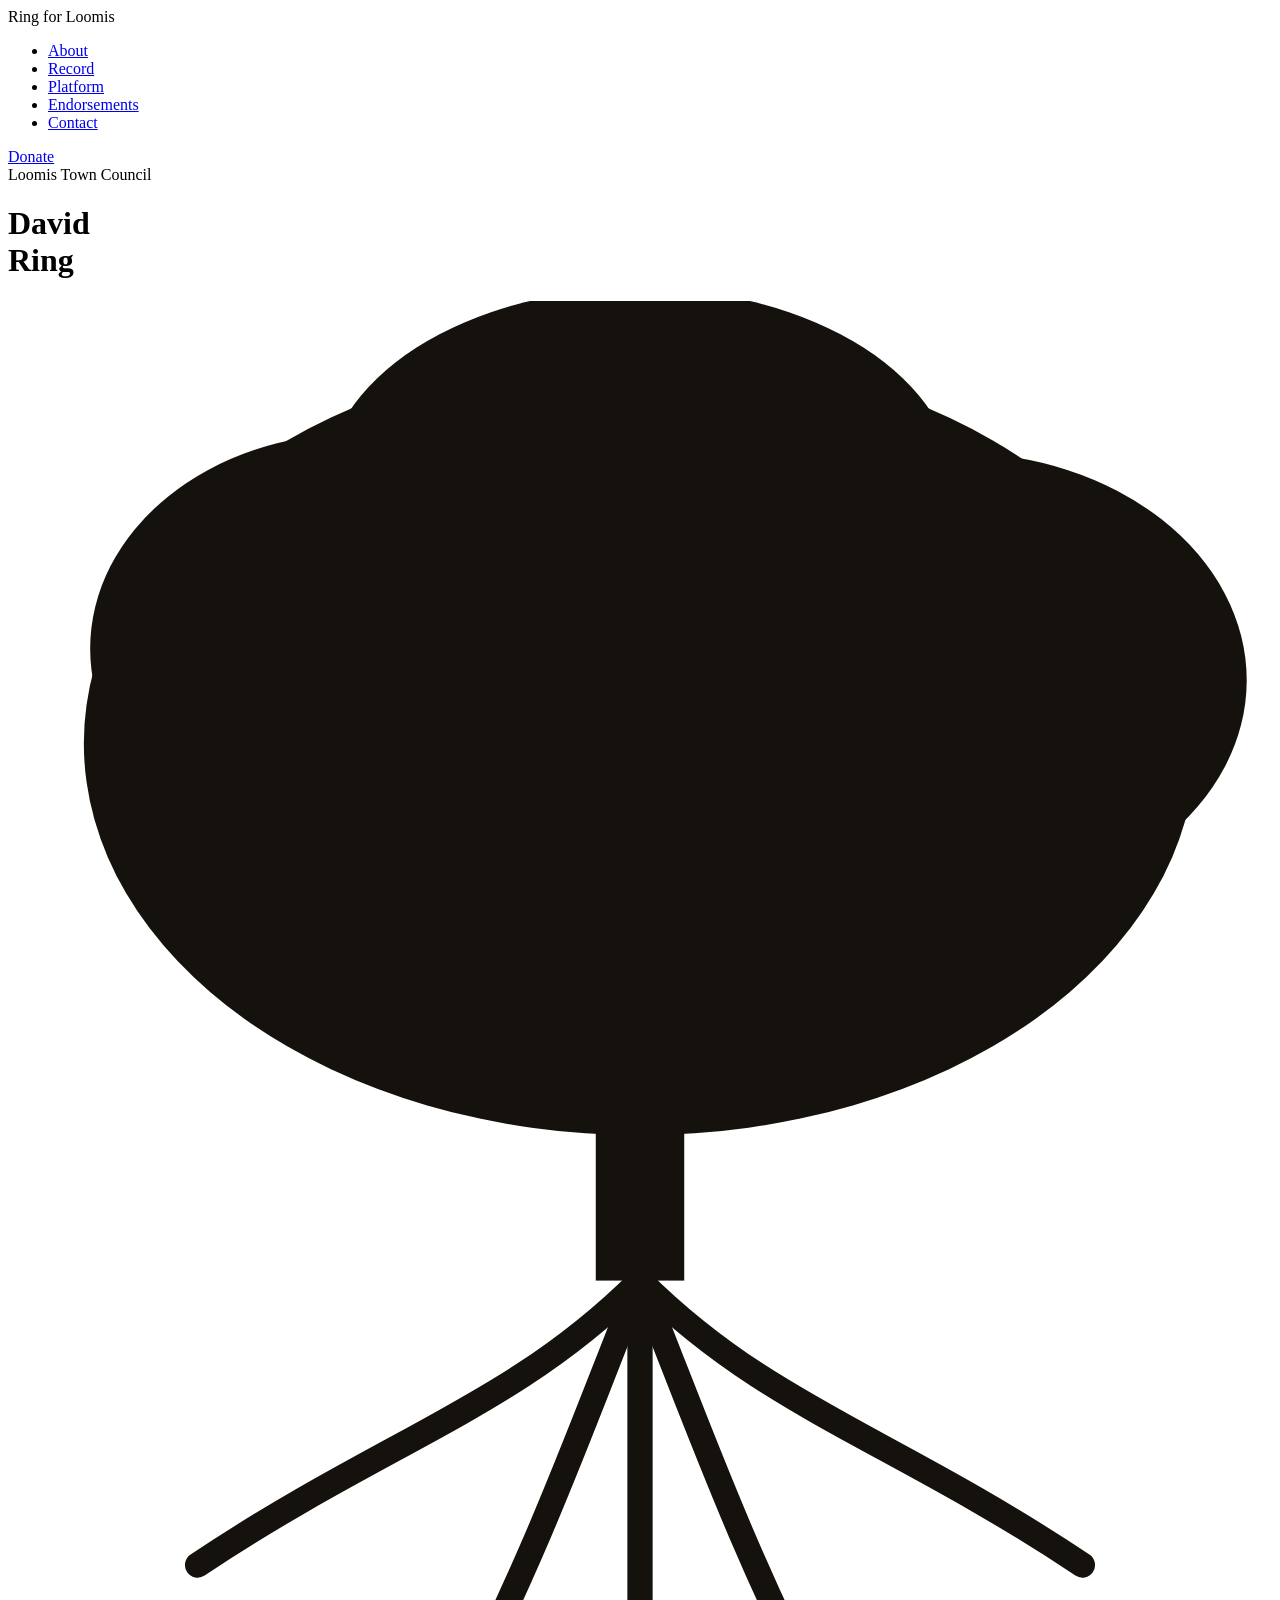
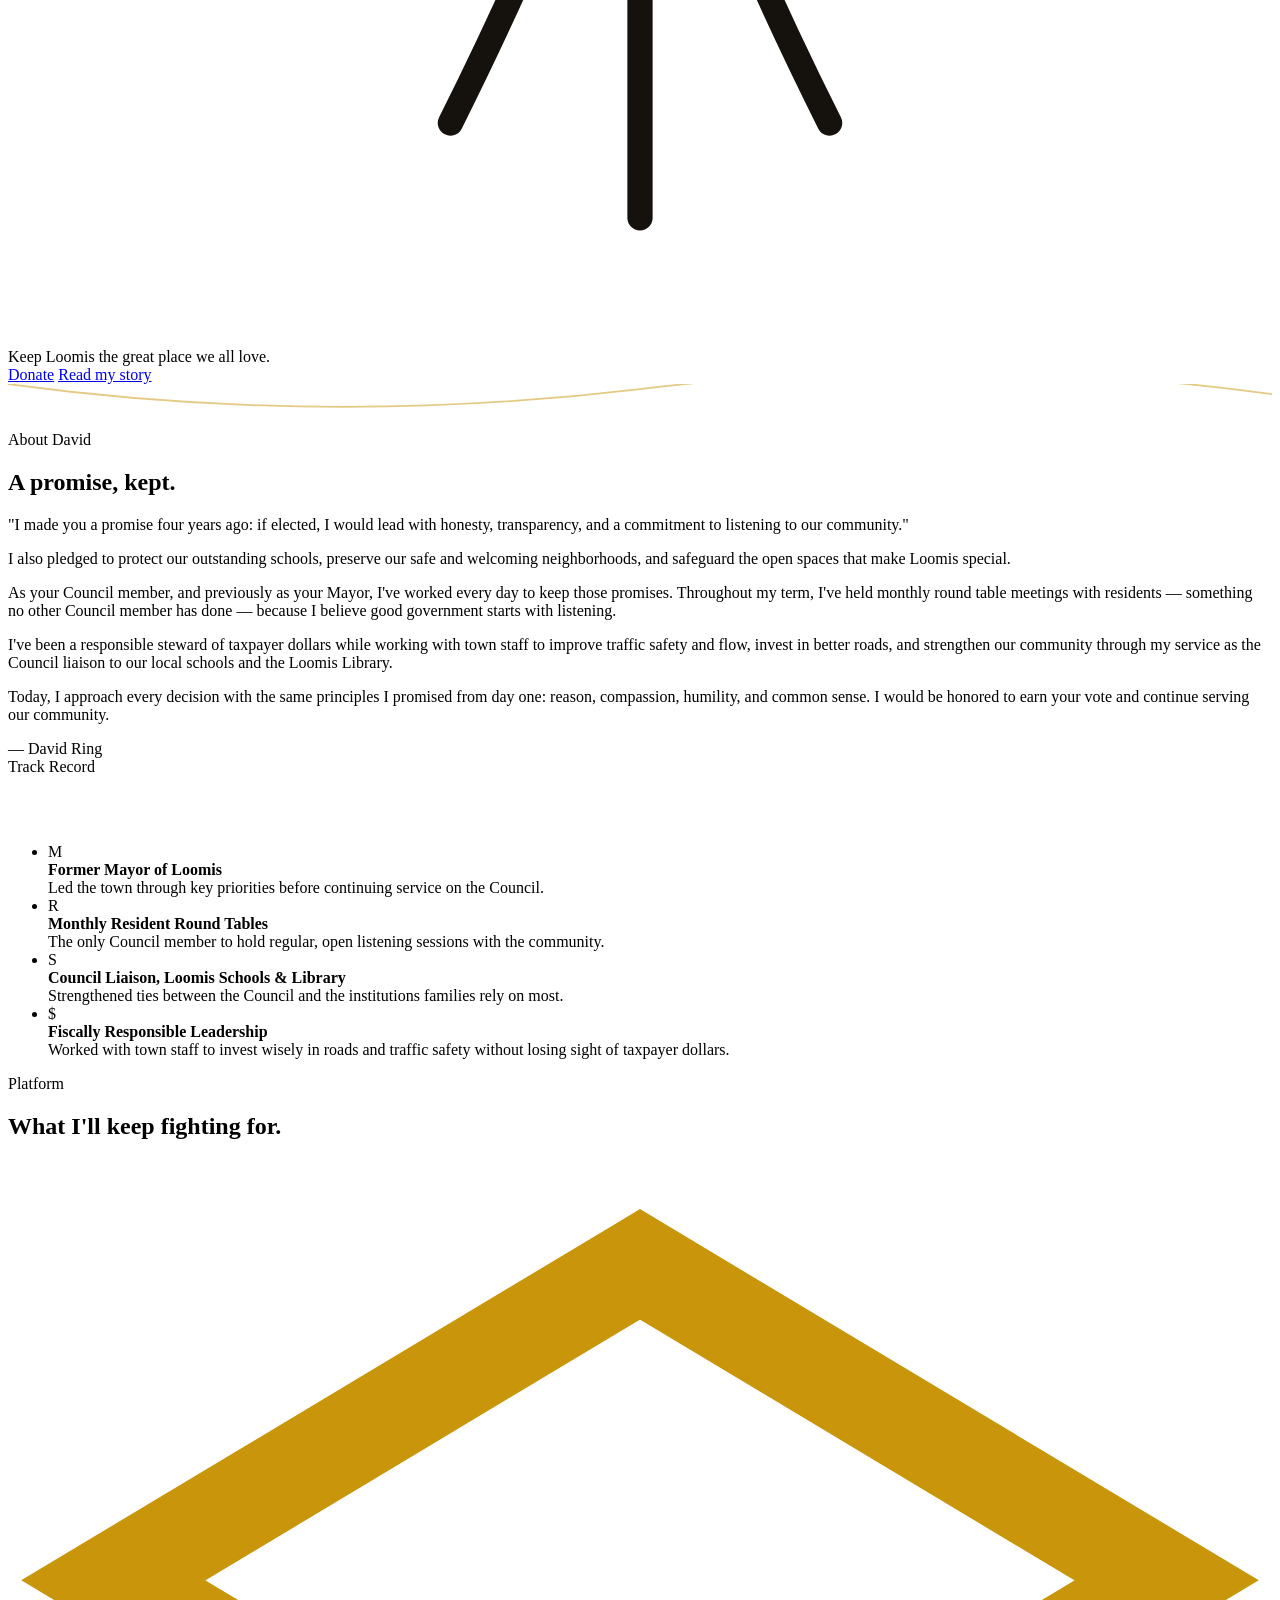
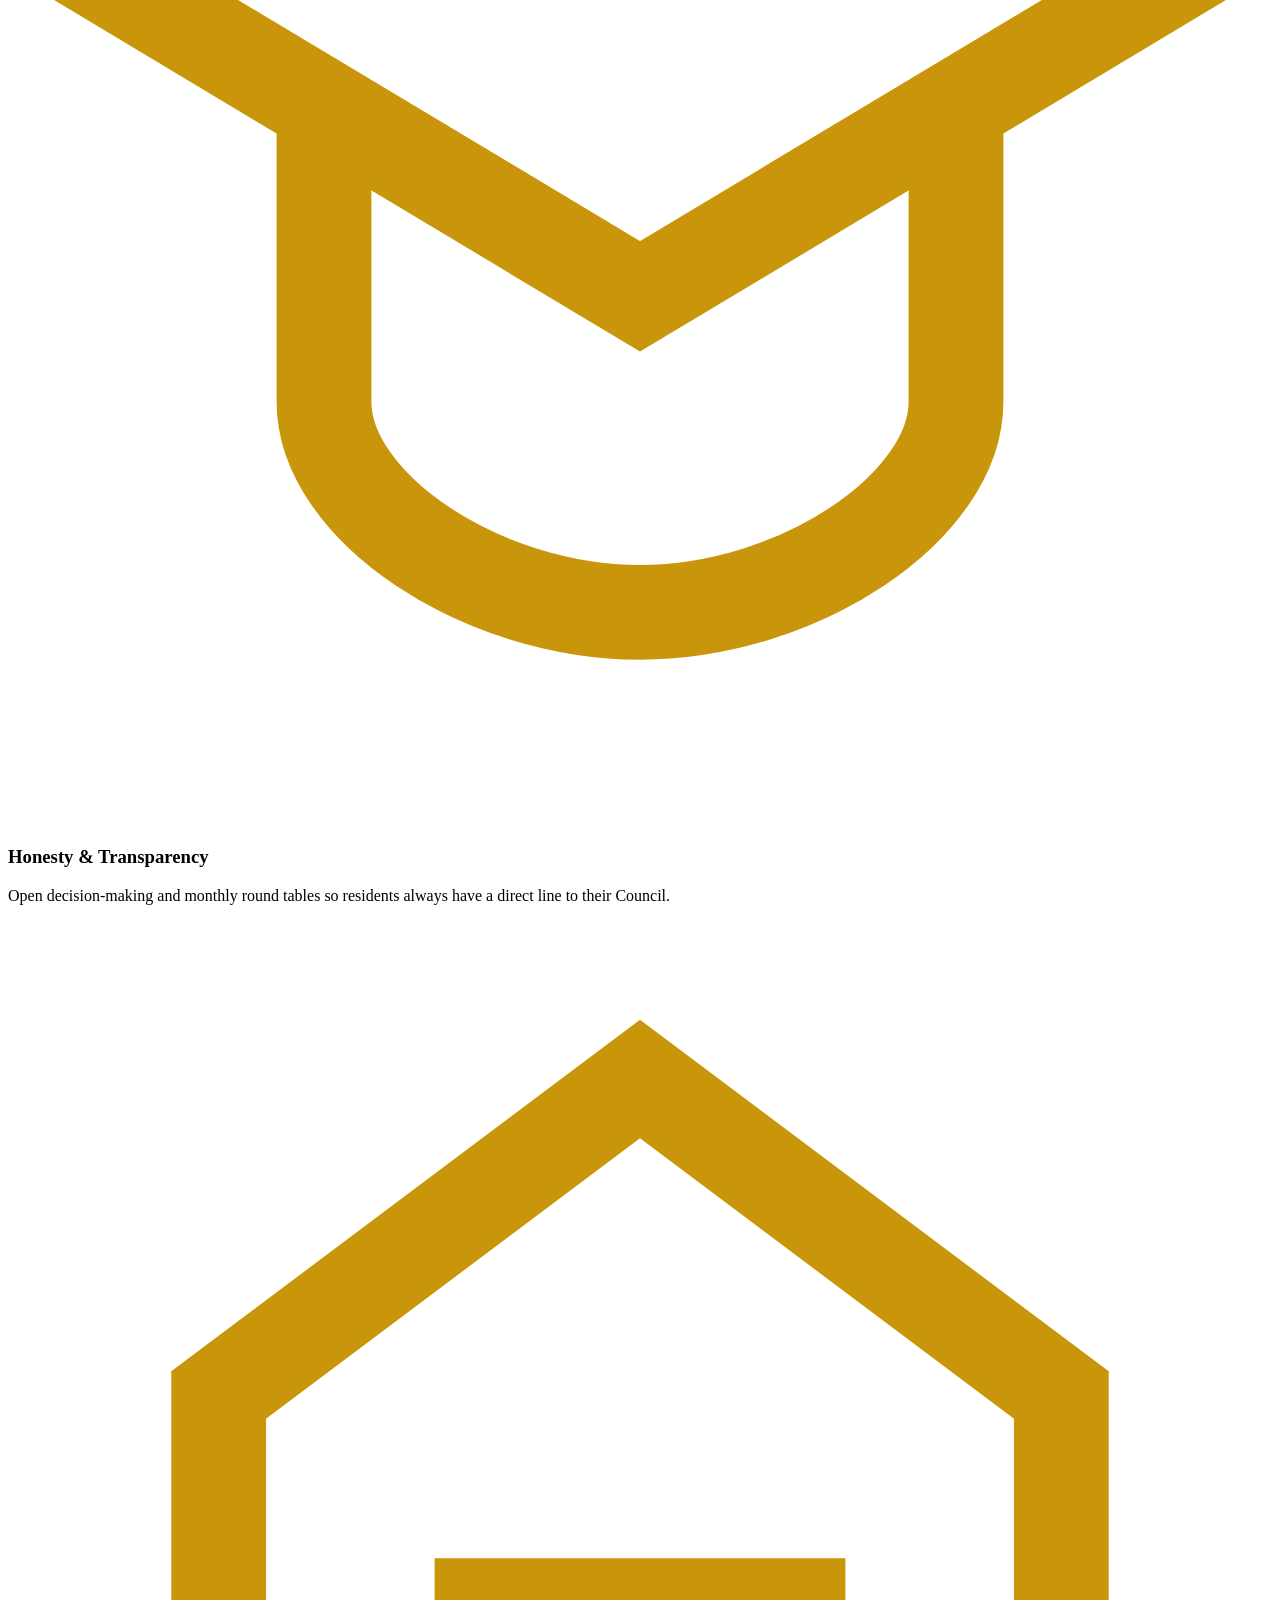
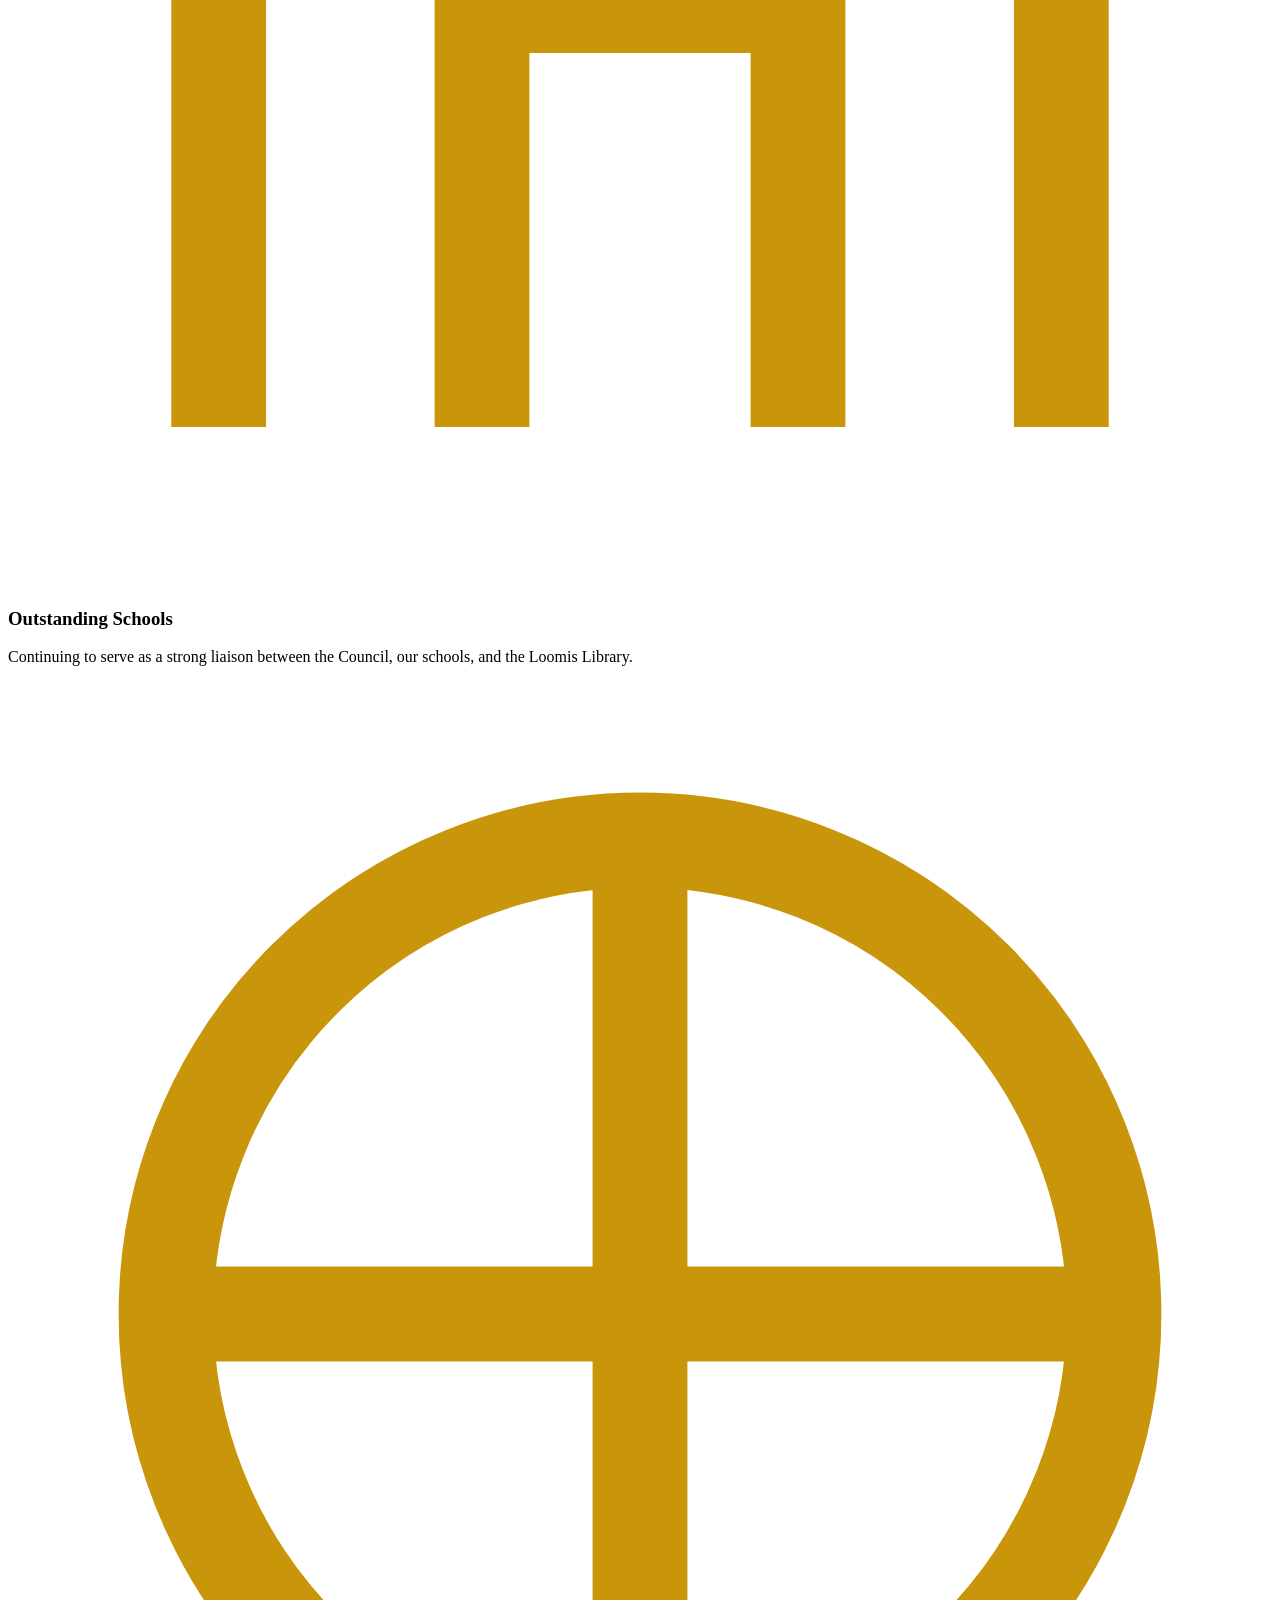
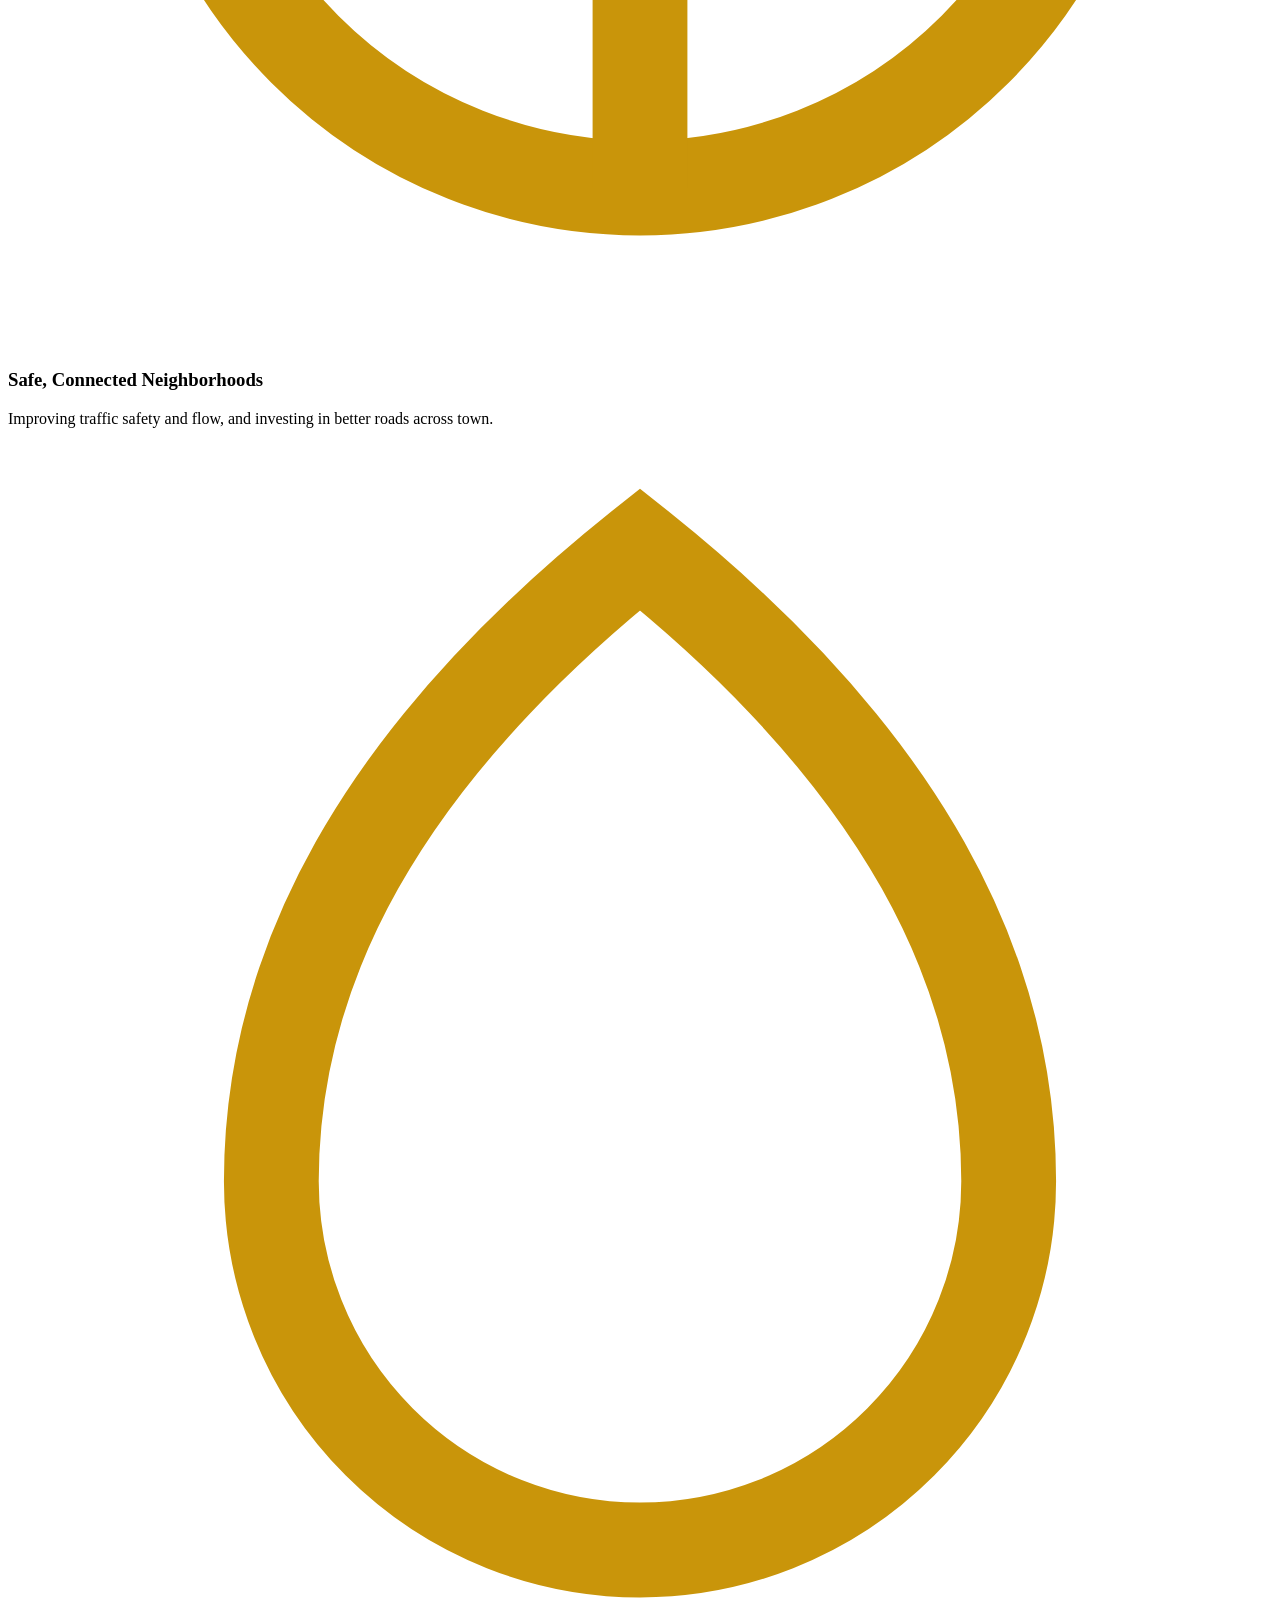
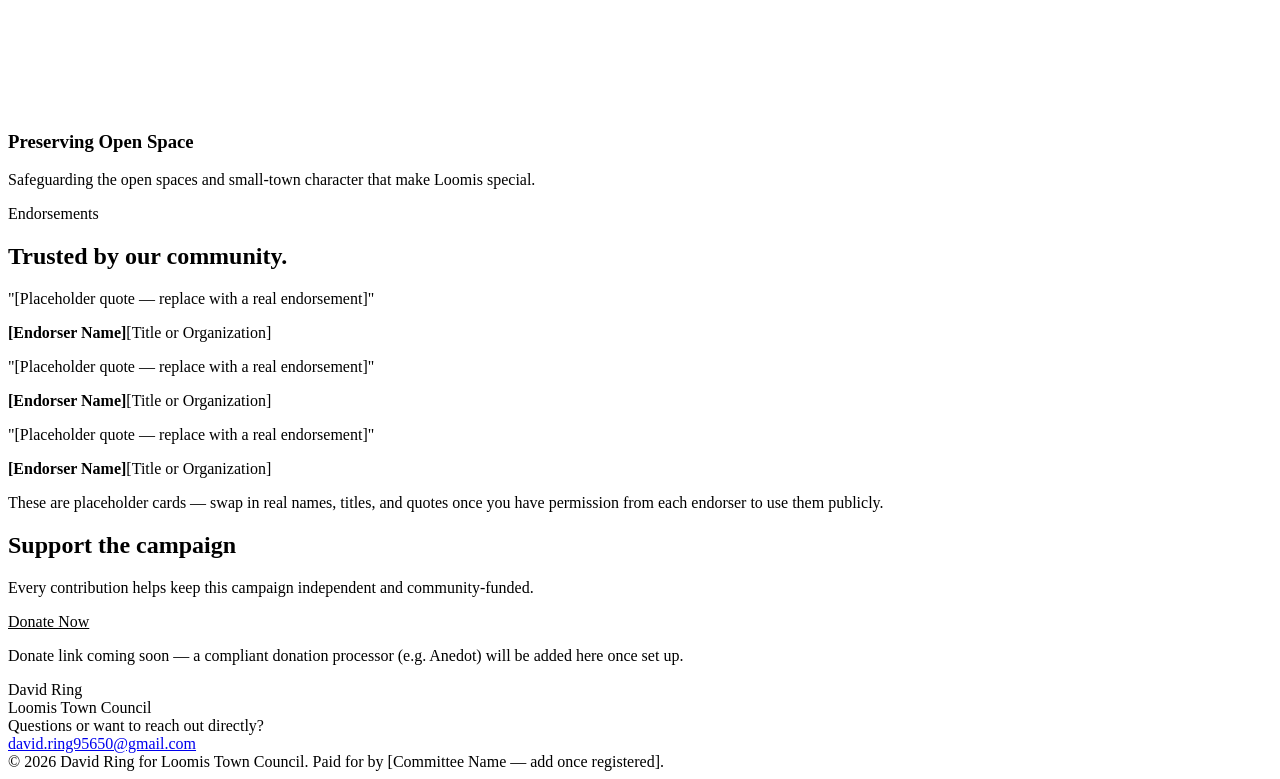
==== index.html @ 4bca822f "Add files via upload" ====
<!DOCTYPE html>
<html lang="en">
<head>
<meta charset="UTF-8">
<meta name="viewport" content="width=device-width, initial-scale=1.0">
<title>David Ring for Loomis Town Council</title>
<link rel="preconnect" href="https://fonts.googleapis.com">
<link rel="preconnect" href="https://fonts.gstatic.com" crossorigin>
<link href="https://fonts.googleapis.com/css2?family=Halant:wght@500;600;700&family=Yellowtail&family=Source+Sans+3:wght@400;500;600;700&display=swap" rel="stylesheet">
<link rel="stylesheet" href="styles.css">
</head>
<body>

<nav>
  <div class="wrap">
    <div class="nav-name">Ring for Loomis</div>
    <ul class="nav-links">
      <li><a href="#about">About</a></li>
      <li><a href="#record">Record</a></li>
      <li><a href="#platform">Platform</a></li>
      <li><a href="#endorsements">Endorsements</a></li>
      <li><a href="#contact">Contact</a></li>
    </ul>
    <a class="nav-cta" href="#donate">Donate</a>
  </div>
</nav>

<header class="hero-gold">
  <div class="wrap hero-inner">
    <div class="hero-text">
      <div class="eyebrow">Loomis Town Council</div>
      <h1>David<br>Ring</h1>
    </div>
    <div class="hero-tree">
      <svg viewBox="0 0 200 260" xmlns="http://www.w3.org/2000/svg">
        <g fill="#15120D">
          <ellipse cx="100" cy="70" rx="88" ry="62"/>
          <ellipse cx="55" cy="55" rx="42" ry="34"/>
          <ellipse cx="150" cy="60" rx="46" ry="36"/>
          <ellipse cx="100" cy="30" rx="50" ry="32"/>
          <rect x="93" y="95" width="14" height="60"/>
        </g>
        <g fill="none" stroke="#15120D" stroke-width="4" stroke-linecap="round">
          <path d="M100 155 C 80 175, 60 180, 30 200"/>
          <path d="M100 155 C 90 180, 85 195, 70 225"/>
          <path d="M100 155 C 110 180, 115 195, 130 225"/>
          <path d="M100 155 C 120 175, 140 180, 170 200"/>
          <path d="M100 155 C 100 190, 100 210, 100 240"/>
        </g>
      </svg>
    </div>
  </div>
</header>
<div class="hero-black">
  <div class="wrap">
    <div class="tagline script">Keep Loomis the great place we all love.</div>
    <div class="hero-buttons">
      <a class="btn btn-gold" href="#donate">Donate</a>
      <a class="btn btn-outline" href="#about">Read my story</a>
    </div>
  </div>
</div>

<div class="root-divider" style="background:var(--cream)">
  <svg viewBox="0 0 1000 34" preserveAspectRatio="none" xmlns="http://www.w3.org/2000/svg">
    <path d="M0 0 Q 250 34 500 4 Q 750 -26 1000 8" fill="none" stroke="#C9950A" stroke-width="1.4" opacity="0.5"/>
  </svg>
</div>

<section id="about">
  <div class="wrap">
    <div class="section-label">About David</div>
    <h2 class="section-title">A promise, kept.</h2>
    <div class="about-grid">
      <p class="about-quote">"I made you a promise four years ago: if elected, I would lead with honesty, transparency, and a commitment to listening to our community."</p>
      <div class="about-body">
        <p>I also pledged to protect our outstanding schools, preserve our safe and welcoming neighborhoods, and safeguard the open spaces that make Loomis special.</p>
        <p>As your Council member, and previously as your Mayor, I've worked every day to keep those promises. Throughout my term, I've held monthly round table meetings with residents &mdash; something no other Council member has done &mdash; because I believe good government starts with listening.</p>
        <p>I've been a responsible steward of taxpayer dollars while working with town staff to improve traffic safety and flow, invest in better roads, and strengthen our community through my service as the Council liaison to our local schools and the Loomis Library.</p>
        <p>Today, I approach every decision with the same principles I promised from day one: reason, compassion, humility, and common sense. I would be honored to earn your vote and continue serving our community.</p>
      </div>
      <div class="signoff">&mdash; David Ring</div>
    </div>
  </div>
</section>

<section id="record" class="record">
  <div class="wrap">
    <div class="section-label">Track Record</div>
    <h2 class="section-title" style="color:#fff;">Experience serving Loomis.</h2>
    <ul class="record-list">
      <li>
        <div class="record-icon">M</div>
        <div class="record-text"><b>Former Mayor of Loomis</b><br>Led the town through key priorities before continuing service on the Council.</div>
      </li>
      <li>
        <div class="record-icon">R</div>
        <div class="record-text"><b>Monthly Resident Round Tables</b><br>The only Council member to hold regular, open listening sessions with the community.</div>
      </li>
      <li>
        <div class="record-icon">S</div>
        <div class="record-text"><b>Council Liaison, Loomis Schools &amp; Library</b><br>Strengthened ties between the Council and the institutions families rely on most.</div>
      </li>
      <li>
        <div class="record-icon">$</div>
        <div class="record-text"><b>Fiscally Responsible Leadership</b><br>Worked with town staff to invest wisely in roads and traffic safety without losing sight of taxpayer dollars.</div>
      </li>
    </ul>
  </div>
</section>

<section id="platform">
  <div class="wrap">
    <div class="section-label">Platform</div>
    <h2 class="section-title">What I'll keep fighting for.</h2>
    <div class="platform-grid">
      <div class="platform-card">
        <svg viewBox="0 0 24 24" fill="none" stroke="#C9950A" stroke-width="1.8"><path d="M12 2 L2 8 L12 14 L22 8 Z"/><path d="M6 10 v6 c0 2 3 4 6 4 s6 -2 6 -4 v-6"/></svg>
        <h3>Honesty &amp; Transparency</h3>
        <p>Open decision-making and monthly round tables so residents always have a direct line to their Council.</p>
      </div>
      <div class="platform-card">
        <svg viewBox="0 0 24 24" fill="none" stroke="#C9950A" stroke-width="1.8"><path d="M4 21 V9 L12 3 L20 9 V21"/><path d="M9 21 V13 H15 V21"/></svg>
        <h3>Outstanding Schools</h3>
        <p>Continuing to serve as a strong liaison between the Council, our schools, and the Loomis Library.</p>
      </div>
      <div class="platform-card">
        <svg viewBox="0 0 24 24" fill="none" stroke="#C9950A" stroke-width="1.8"><circle cx="12" cy="12" r="9"/><path d="M12 3 v18 M3 12 h18"/></svg>
        <h3>Safe, Connected Neighborhoods</h3>
        <p>Improving traffic safety and flow, and investing in better roads across town.</p>
      </div>
      <div class="platform-card">
        <svg viewBox="0 0 24 24" fill="none" stroke="#C9950A" stroke-width="1.8"><path d="M12 2 C7 6 5 10 5 14 a7 7 0 0 0 14 0 c0 -4 -2 -8 -7 -12 Z"/></svg>
        <h3>Preserving Open Space</h3>
        <p>Safeguarding the open spaces and small-town character that make Loomis special.</p>
      </div>
    </div>
  </div>
</section>

<section id="endorsements" class="endorsements">
  <div class="wrap">
    <div class="section-label">Endorsements</div>
    <h2 class="section-title">Trusted by our community.</h2>
    <div class="endorse-grid">
      <div class="endorse-card">
        <p class="endorse-quote">"[Placeholder quote &mdash; replace with a real endorsement]"</p>
        <div class="endorse-who"><b>[Endorser Name]</b>[Title or Organization]</div>
      </div>
      <div class="endorse-card">
        <p class="endorse-quote">"[Placeholder quote &mdash; replace with a real endorsement]"</p>
        <div class="endorse-who"><b>[Endorser Name]</b>[Title or Organization]</div>
      </div>
      <div class="endorse-card">
        <p class="endorse-quote">"[Placeholder quote &mdash; replace with a real endorsement]"</p>
        <div class="endorse-who"><b>[Endorser Name]</b>[Title or Organization]</div>
      </div>
    </div>
    <p class="endorse-placeholder-note">These are placeholder cards &mdash; swap in real names, titles, and quotes once you have permission from each endorser to use them publicly.</p>
  </div>
</section>

<section id="donate" class="donate">
  <div class="wrap">
    <h2>Support the campaign</h2>
    <p>Every contribution helps keep this campaign independent and community-funded.</p>
    <a class="btn btn-outline" style="border-color:var(--black); color:var(--black); background:transparent;" href="#">Donate Now</a>
    <p class="donate-note">Donate link coming soon &mdash; a compliant donation processor (e.g. Anedot) will be added here once set up.</p>
  </div>
</section>

<footer id="contact">
  <div class="wrap">
    <div class="footer-top">
      <div>
        <div class="footer-name">David Ring</div>
        <div>Loomis Town Council</div>
      </div>
      <div>
        <div>Questions or want to reach out directly?</div>
        <a class="email" href="mailto:david.ring95650@gmail.com">david.ring95650@gmail.com</a>
      </div>
    </div>
    <div class="footer-bottom">
      &copy; 2026 David Ring for Loomis Town Council. Paid for by [Committee Name &mdash; add once registered].
    </div>
  </div>
</footer>

</body>
</html>
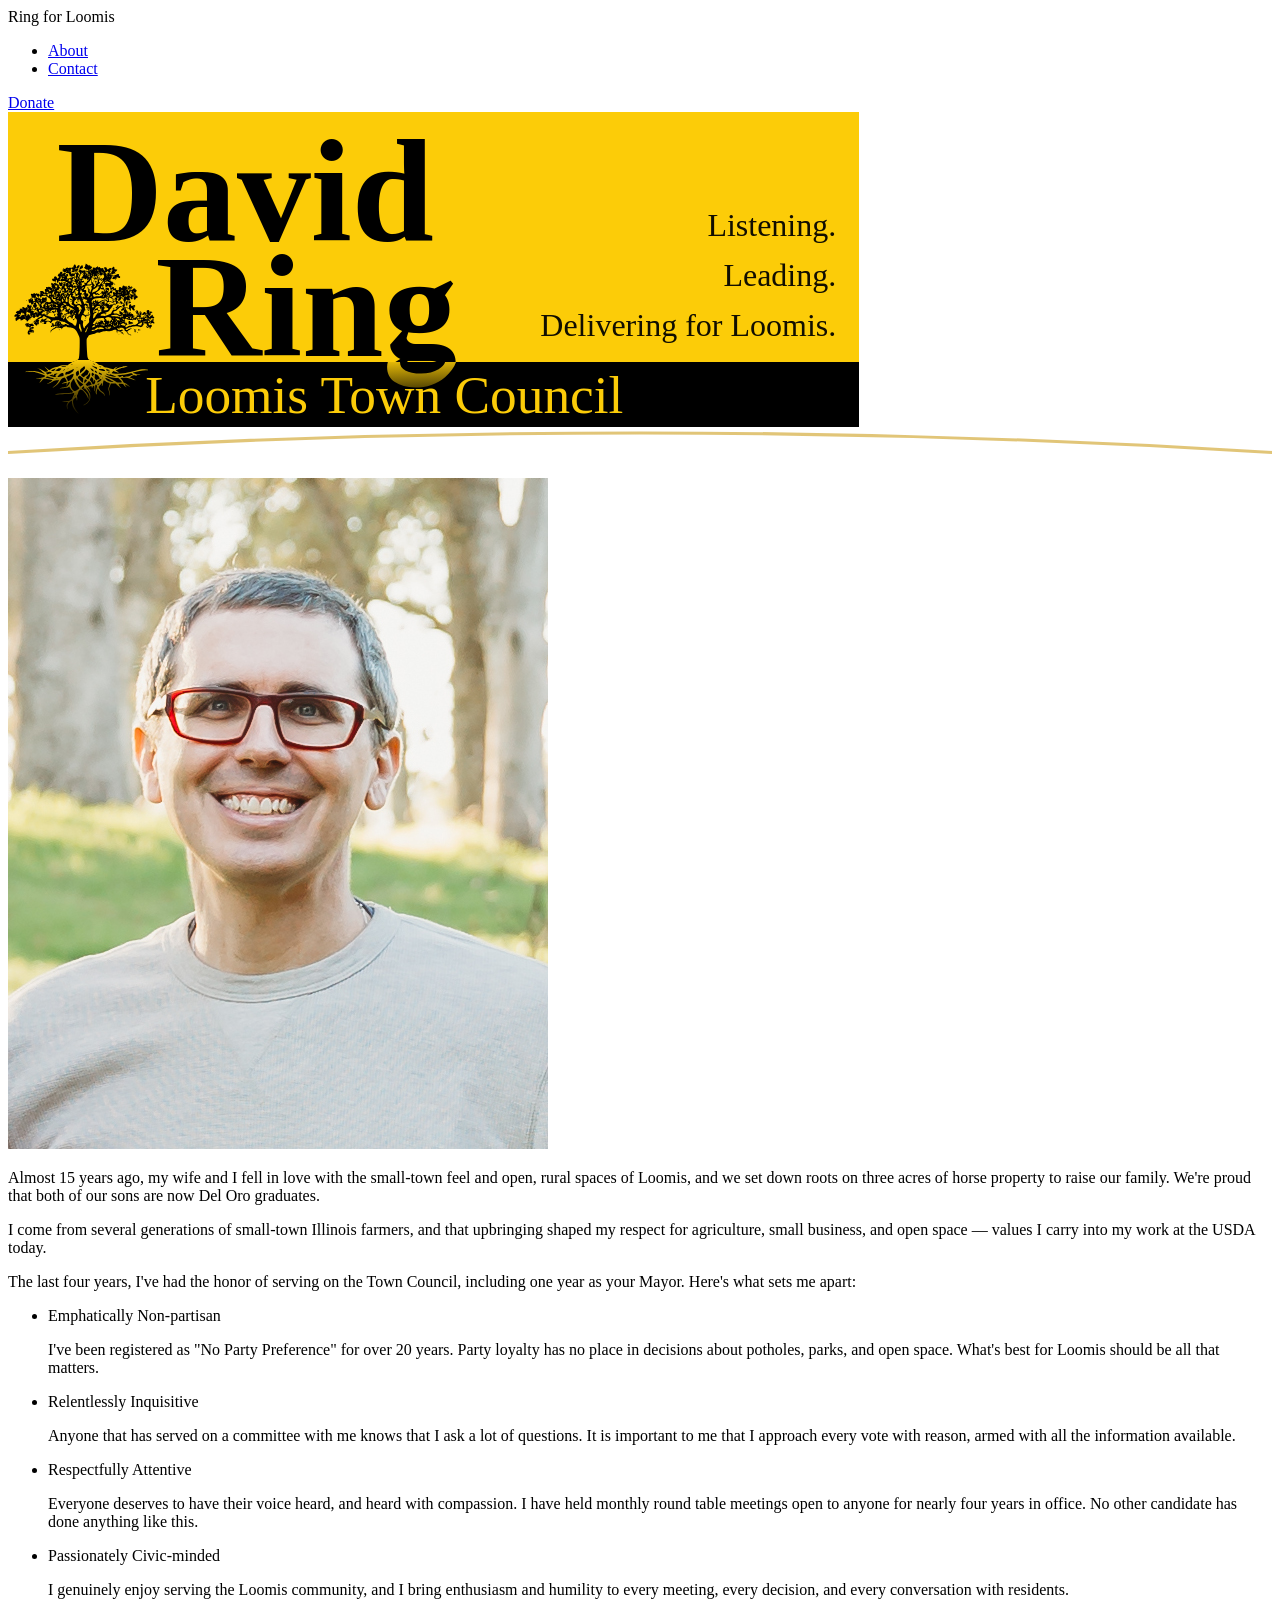
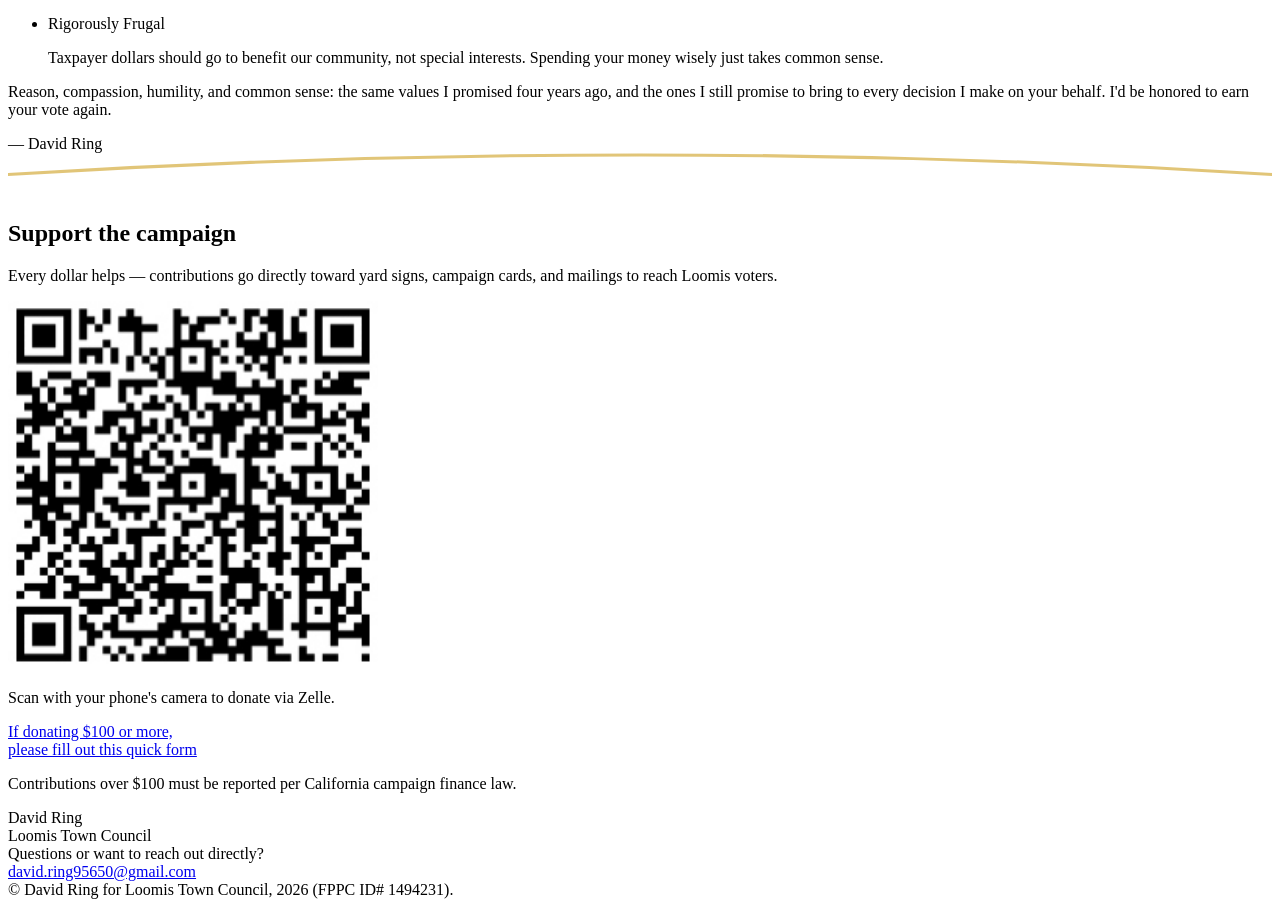
==== commit 0546067f: "Add files via upload" ====
--- a/index.html
+++ b/index.html
@@ -16,9 +16,7 @@
     <div class="nav-name">Ring for Loomis</div>
     <ul class="nav-links">
       <li><a href="#about">About</a></li>
-      <li><a href="#record">Record</a></li>
-      <li><a href="#platform">Platform</a></li>
-      <li><a href="#endorsements">Endorsements</a></li>
+      <!-- <li><a href="#endorsements">Endorsements</a></li> -->
       <li><a href="#contact">Contact</a></li>
     </ul>
     <a class="nav-cta" href="#donate">Donate</a>
@@ -26,119 +24,67 @@
 </nav>
 
 <header class="hero-gold">
-  <div class="wrap hero-inner">
-    <div class="hero-text">
-      <div class="eyebrow">Loomis Town Council</div>
-      <h1>David<br>Ring</h1>
-    </div>
-    <div class="hero-tree">
-      <svg viewBox="0 0 200 260" xmlns="http://www.w3.org/2000/svg">
-        <g fill="#15120D">
-          <ellipse cx="100" cy="70" rx="88" ry="62"/>
-          <ellipse cx="55" cy="55" rx="42" ry="34"/>
-          <ellipse cx="150" cy="60" rx="46" ry="36"/>
-          <ellipse cx="100" cy="30" rx="50" ry="32"/>
-          <rect x="93" y="95" width="14" height="60"/>
-        </g>
-        <g fill="none" stroke="#15120D" stroke-width="4" stroke-linecap="round">
-          <path d="M100 155 C 80 175, 60 180, 30 200"/>
-          <path d="M100 155 C 90 180, 85 195, 70 225"/>
-          <path d="M100 155 C 110 180, 115 195, 130 225"/>
-          <path d="M100 155 C 120 175, 140 180, 170 200"/>
-          <path d="M100 155 C 100 190, 100 210, 100 240"/>
-        </g>
-      </svg>
-    </div>
-  </div>
+  <img src="images/hero-banner.svg" alt="David Ring for Loomis Town Council" class="hero-banner-img">
 </header>
-<div class="hero-black">
-  <div class="wrap">
-    <div class="tagline script">Keep Loomis the great place we all love.</div>
-    <div class="hero-buttons">
-      <a class="btn btn-gold" href="#donate">Donate</a>
-      <a class="btn btn-outline" href="#about">Read my story</a>
-    </div>
-  </div>
-</div>
 
 <div class="root-divider" style="background:var(--cream)">
   <svg viewBox="0 0 1000 34" preserveAspectRatio="none" xmlns="http://www.w3.org/2000/svg">
-    <path d="M0 0 Q 250 34 500 4 Q 750 -26 1000 8" fill="none" stroke="#C9950A" stroke-width="1.4" opacity="0.5"/>
+    <path d="M0 17 Q 500 -14 1000 17" fill="none" stroke="#C9950A" stroke-width="2.4" stroke-linecap="round" opacity="0.55"/>
   </svg>
 </div>
 
 <section id="about">
   <div class="wrap">
-    <div class="section-label">About David</div>
-    <h2 class="section-title">A promise, kept.</h2>
+    <div class="about-intro">
+      <img src="images/headshot.jpg" alt="David Ring" class="about-photo">
+      <div class="about-body">
+        <p>Almost 15 years ago, my wife and I fell in love with the small-town feel and open, rural spaces of Loomis, and we set down roots on three acres of horse property to raise our family. We're proud that both of our sons are now Del Oro graduates.</p>
+        <p>I come from several generations of small-town Illinois farmers, and that upbringing shaped my respect for agriculture, small business, and open space &mdash; values I carry into my work at the USDA today.</p>
+        <p>The last four years, I've had the honor of serving on the Town Council, including one year as your Mayor. Here's what sets me apart:</p>
+      </div>
+    </div>
+
     <div class="about-grid">
-      <p class="about-quote">"I made you a promise four years ago: if elected, I would lead with honesty, transparency, and a commitment to listening to our community."</p>
+      <ul class="traits-list">
+        <li>
+          <div class="trait-label">Emphatically Non-partisan</div>
+          <p>I've been registered as "No Party Preference" for over 20 years. Party loyalty has no place in decisions about potholes, parks, and open space. What's best for Loomis should be all that matters.</p>
+        </li>
+        <li>
+          <div class="trait-label">Relentlessly Inquisitive</div>
+          <p>Anyone that has served on a committee with me knows that I ask a lot of questions. It is important to me that I approach every vote with <span class="callout">reason</span>, armed with all the information available.</p>
+        </li>
+        <li>
+          <div class="trait-label">Respectfully Attentive</div>
+          <p>Everyone deserves to have their voice heard, and heard with <span class="callout">compassion</span>. I have held monthly round table meetings open to anyone for nearly four years in office. No other candidate has done anything like this.</p>
+        </li>
+        <li>
+          <div class="trait-label">Passionately Civic-minded</div>
+          <p>I genuinely enjoy serving the Loomis community, and I bring enthusiasm and <span class="callout">humility</span> to every meeting, every decision, and every conversation with residents.</p>
+        </li>
+        <li>
+          <div class="trait-label">Rigorously Frugal</div>
+          <p>Taxpayer dollars should go to benefit our community, not special interests. Spending your money wisely just takes <span class="callout">common sense</span>.</p>
+        </li>
+      </ul>
+
       <div class="about-body">
-        <p>I also pledged to protect our outstanding schools, preserve our safe and welcoming neighborhoods, and safeguard the open spaces that make Loomis special.</p>
-        <p>As your Council member, and previously as your Mayor, I've worked every day to keep those promises. Throughout my term, I've held monthly round table meetings with residents &mdash; something no other Council member has done &mdash; because I believe good government starts with listening.</p>
-        <p>I've been a responsible steward of taxpayer dollars while working with town staff to improve traffic safety and flow, invest in better roads, and strengthen our community through my service as the Council liaison to our local schools and the Loomis Library.</p>
-        <p>Today, I approach every decision with the same principles I promised from day one: reason, compassion, humility, and common sense. I would be honored to earn your vote and continue serving our community.</p>
+        <p>Reason, compassion, humility, and common sense: the same values I promised four years ago, and the ones I still promise to bring to every decision I make on your behalf. I'd be honored to earn your vote again.</p>
       </div>
       <div class="signoff">&mdash; David Ring</div>
     </div>
   </div>
 </section>
 
-<section id="record" class="record">
-  <div class="wrap">
-    <div class="section-label">Track Record</div>
-    <h2 class="section-title" style="color:#fff;">Experience serving Loomis.</h2>
-    <ul class="record-list">
-      <li>
-        <div class="record-icon">M</div>
-        <div class="record-text"><b>Former Mayor of Loomis</b><br>Led the town through key priorities before continuing service on the Council.</div>
-      </li>
-      <li>
-        <div class="record-icon">R</div>
-        <div class="record-text"><b>Monthly Resident Round Tables</b><br>The only Council member to hold regular, open listening sessions with the community.</div>
-      </li>
-      <li>
-        <div class="record-icon">S</div>
-        <div class="record-text"><b>Council Liaison, Loomis Schools &amp; Library</b><br>Strengthened ties between the Council and the institutions families rely on most.</div>
-      </li>
-      <li>
-        <div class="record-icon">$</div>
-        <div class="record-text"><b>Fiscally Responsible Leadership</b><br>Worked with town staff to invest wisely in roads and traffic safety without losing sight of taxpayer dollars.</div>
-      </li>
-    </ul>
-  </div>
-</section>
+<div class="root-divider" style="background:var(--cream)">
+  <svg viewBox="0 0 1000 34" preserveAspectRatio="none" xmlns="http://www.w3.org/2000/svg">
+    <path d="M0 17 Q 500 -14 1000 17" fill="none" stroke="#C9950A" stroke-width="2.4" stroke-linecap="round" opacity="0.55"/>
+  </svg>
+</div>
 
-<section id="platform">
-  <div class="wrap">
-    <div class="section-label">Platform</div>
-    <h2 class="section-title">What I'll keep fighting for.</h2>
-    <div class="platform-grid">
-      <div class="platform-card">
-        <svg viewBox="0 0 24 24" fill="none" stroke="#C9950A" stroke-width="1.8"><path d="M12 2 L2 8 L12 14 L22 8 Z"/><path d="M6 10 v6 c0 2 3 4 6 4 s6 -2 6 -4 v-6"/></svg>
-        <h3>Honesty &amp; Transparency</h3>
-        <p>Open decision-making and monthly round tables so residents always have a direct line to their Council.</p>
-      </div>
-      <div class="platform-card">
-        <svg viewBox="0 0 24 24" fill="none" stroke="#C9950A" stroke-width="1.8"><path d="M4 21 V9 L12 3 L20 9 V21"/><path d="M9 21 V13 H15 V21"/></svg>
-        <h3>Outstanding Schools</h3>
-        <p>Continuing to serve as a strong liaison between the Council, our schools, and the Loomis Library.</p>
-      </div>
-      <div class="platform-card">
-        <svg viewBox="0 0 24 24" fill="none" stroke="#C9950A" stroke-width="1.8"><circle cx="12" cy="12" r="9"/><path d="M12 3 v18 M3 12 h18"/></svg>
-        <h3>Safe, Connected Neighborhoods</h3>
-        <p>Improving traffic safety and flow, and investing in better roads across town.</p>
-      </div>
-      <div class="platform-card">
-        <svg viewBox="0 0 24 24" fill="none" stroke="#C9950A" stroke-width="1.8"><path d="M12 2 C7 6 5 10 5 14 a7 7 0 0 0 14 0 c0 -4 -2 -8 -7 -12 Z"/></svg>
-        <h3>Preserving Open Space</h3>
-        <p>Safeguarding the open spaces and small-town character that make Loomis special.</p>
-      </div>
-    </div>
-  </div>
-</section>
-
+<!--
 <section id="endorsements" class="endorsements">
+  <img src="images/oak.png" alt="" class="endorsements-watermark">
   <div class="wrap">
     <div class="section-label">Endorsements</div>
     <h2 class="section-title">Trusted by our community.</h2>
@@ -159,13 +105,16 @@
     <p class="endorse-placeholder-note">These are placeholder cards &mdash; swap in real names, titles, and quotes once you have permission from each endorser to use them publicly.</p>
   </div>
 </section>
+-->
 
 <section id="donate" class="donate">
   <div class="wrap">
     <h2>Support the campaign</h2>
-    <p>Every contribution helps keep this campaign independent and community-funded.</p>
-    <a class="btn btn-outline" style="border-color:var(--black); color:var(--black); background:transparent;" href="#">Donate Now</a>
-    <p class="donate-note">Donate link coming soon &mdash; a compliant donation processor (e.g. Anedot) will be added here once set up.</p>
+    <p>Every dollar helps &mdash; contributions go directly toward yard signs, campaign cards, and mailings to reach Loomis voters.</p>
+    <img src="images/zelle-qr.png" alt="Scan to donate via Zelle" class="donate-qr">
+    <p class="donate-note">Scan with your phone's camera to donate via Zelle.</p>
+    <a class="btn btn-outline btn-form" href="https://forms.gle/g8jNpNa6BkSfLGcD9" target="_blank" rel="noopener">If donating $100 or more,<br> please fill out this quick form</a>
+        <p class="donate-disclosure">Contributions over $100 must be reported per California campaign finance law.</p>
   </div>
 </section>
 
@@ -182,7 +131,7 @@
       </div>
     </div>
     <div class="footer-bottom">
-      &copy; 2026 David Ring for Loomis Town Council. Paid for by [Committee Name &mdash; add once registered].
+      &copy; David Ring for Loomis Town Council, 2026 (FPPC ID# 1494231).
     </div>
   </div>
 </footer>
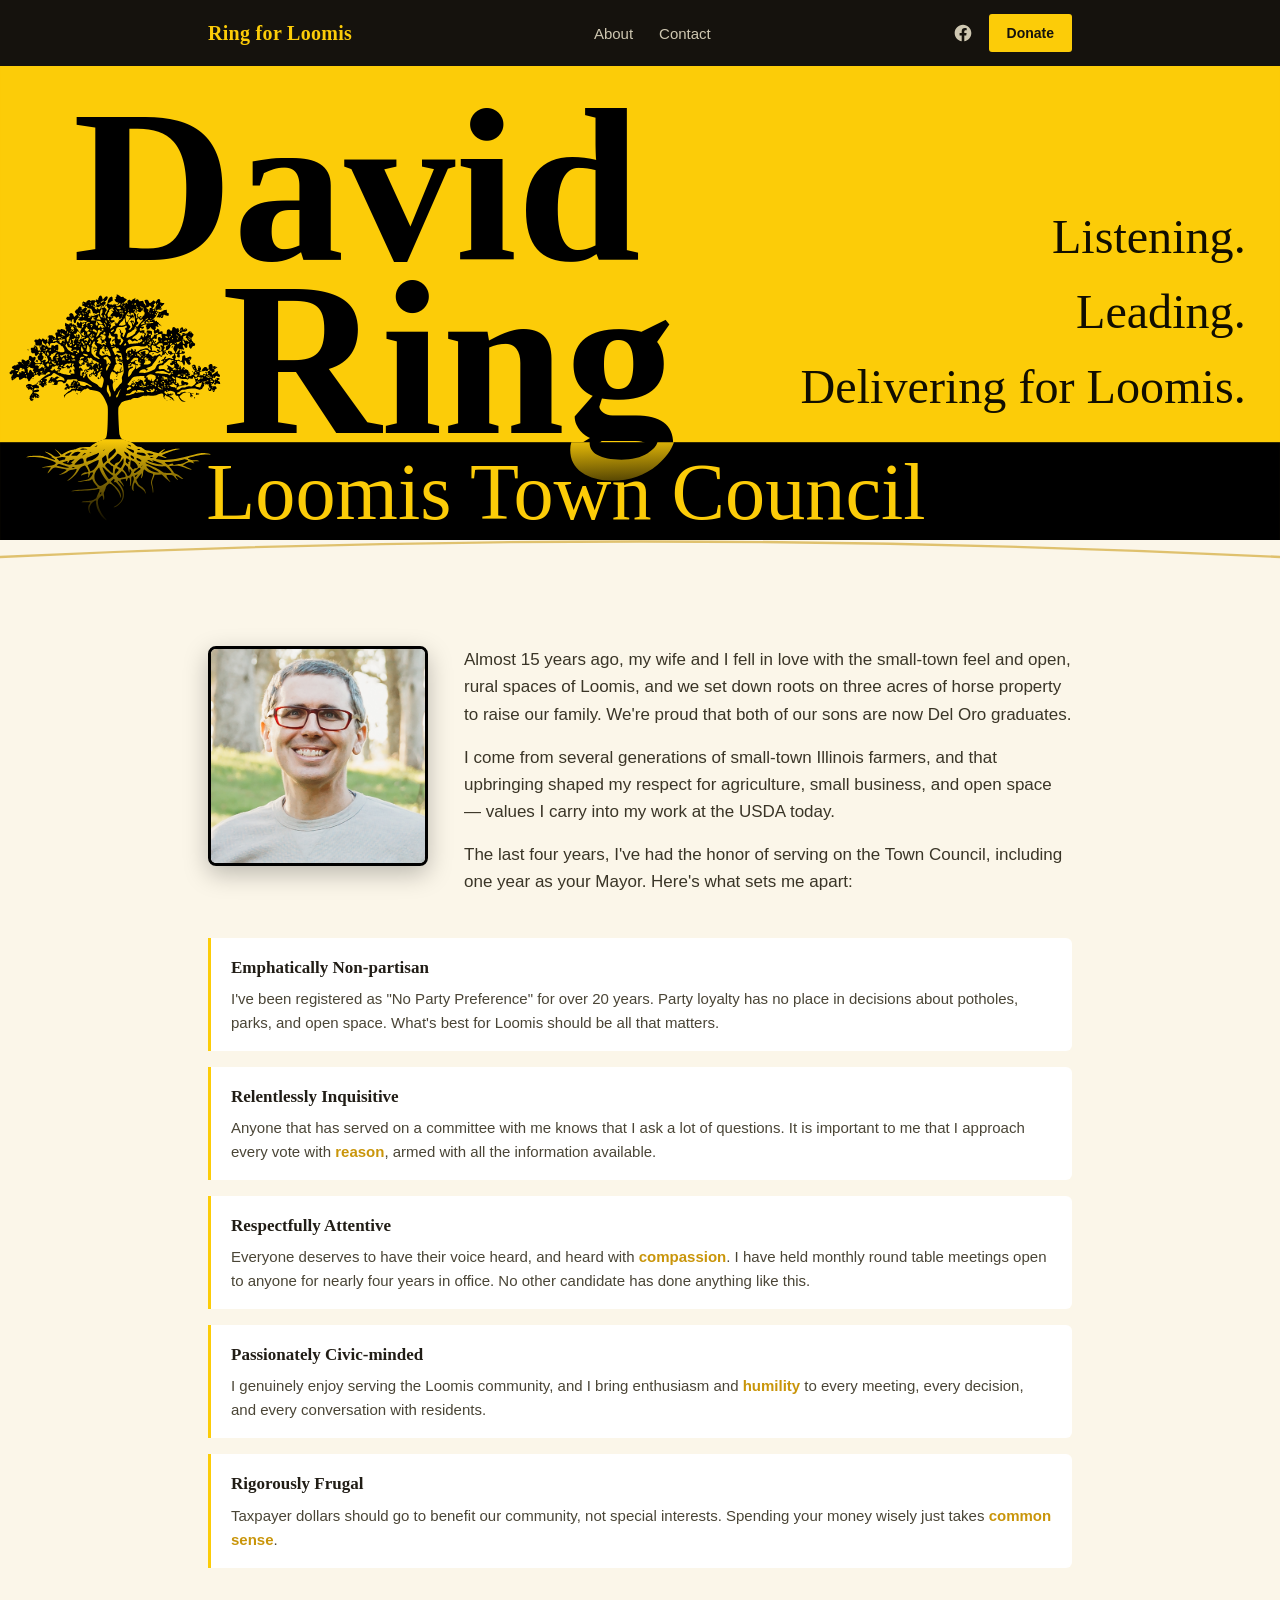
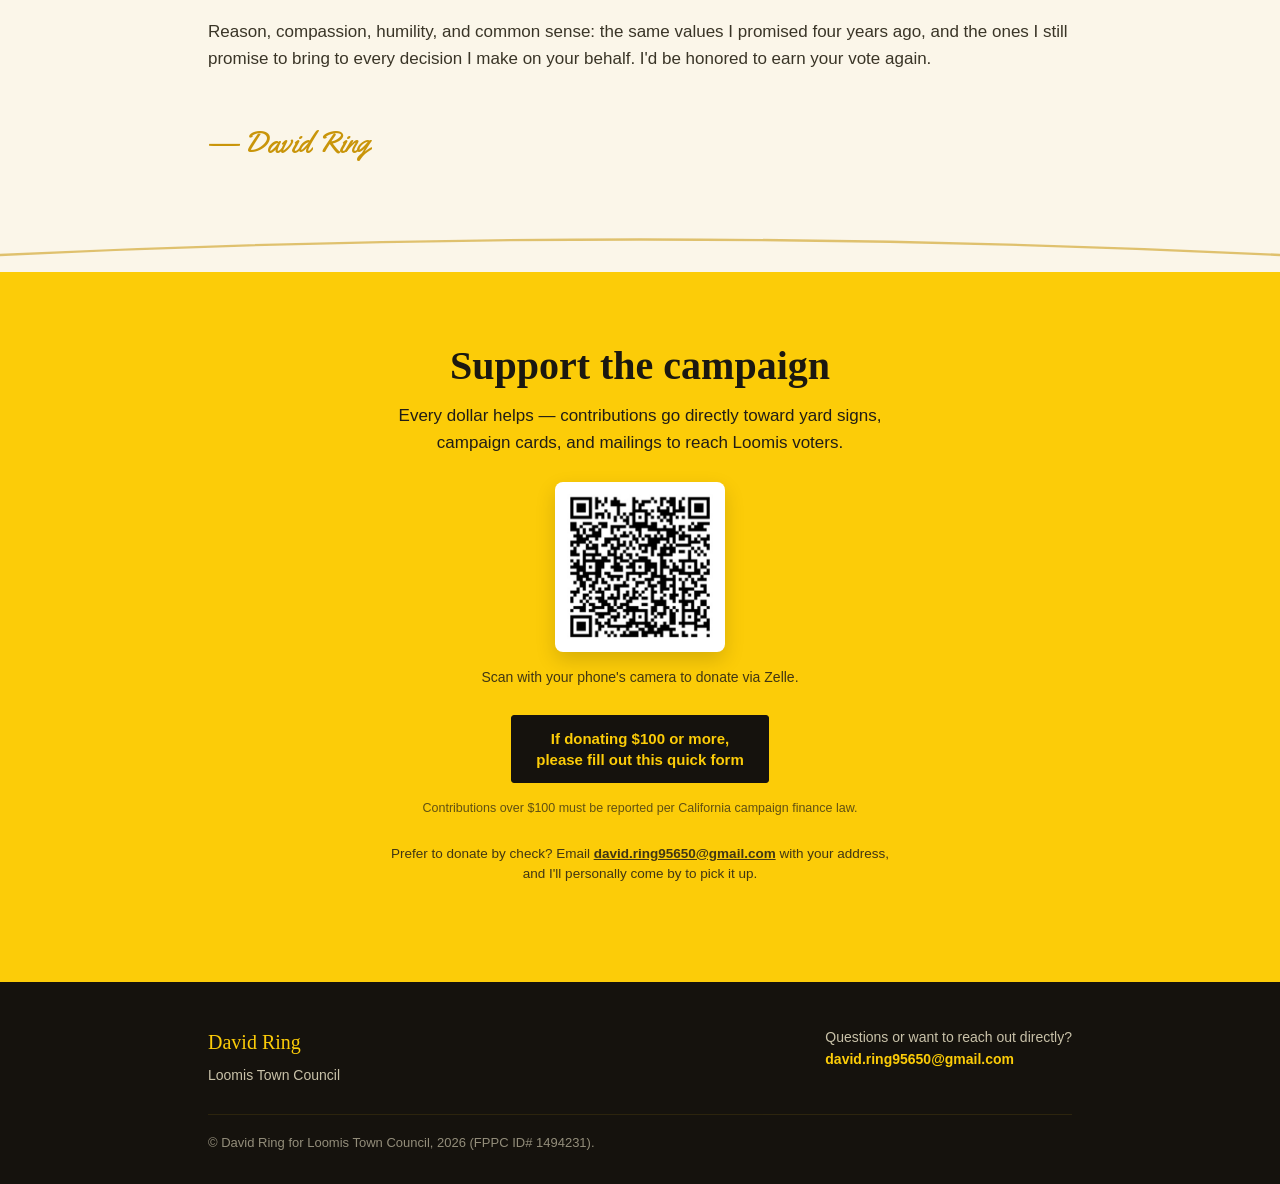
==== commit d0ebfee5: "Add files via upload" ====
--- a/index.html
+++ b/index.html
@@ -19,7 +19,12 @@
       <!-- <li><a href="#endorsements">Endorsements</a></li> -->
       <li><a href="#contact">Contact</a></li>
     </ul>
-    <a class="nav-cta" href="#donate">Donate</a>
+    <div class="nav-actions">
+      <a class="nav-social" href="https://www.facebook.com/DavidRingForLoomis/" target="_blank" rel="noopener" aria-label="Facebook">
+        <svg viewBox="0 0 24 24" width="20" height="20" fill="currentColor"><path d="M22 12.06C22 6.5 17.52 2 12 2S2 6.5 2 12.06c0 5 3.66 9.16 8.44 9.94v-7.03H7.9v-2.91h2.54V9.85c0-2.5 1.49-3.89 3.77-3.89 1.09 0 2.23.2 2.23.2v2.45h-1.26c-1.24 0-1.63.77-1.63 1.56v1.89h2.78l-.45 2.91h-2.33V22c4.78-.78 8.44-4.94 8.44-9.94z"/></svg>
+      </a>
+      <a class="nav-cta" href="#donate">Donate</a>
+    </div>
   </div>
 </nav>
 
@@ -115,6 +120,7 @@
     <p class="donate-note">Scan with your phone's camera to donate via Zelle.</p>
     <a class="btn btn-outline btn-form" href="https://forms.gle/g8jNpNa6BkSfLGcD9" target="_blank" rel="noopener">If donating $100 or more,<br> please fill out this quick form</a>
         <p class="donate-disclosure">Contributions over $100 must be reported per California campaign finance law.</p>
+    <p class="donate-alt">Prefer to donate by check? Email <a href="mailto:david.ring95650@gmail.com">david.ring95650@gmail.com</a> with your address, and I'll personally come by to pick it up.</p>
   </div>
 </section>
 
--- a/styles.css
+++ b/styles.css
@@ -0,0 +1,216 @@
+:root{
+    --gold: #FCCC08;
+    --gold-deep: #C9950A;
+    --black: #15120D;
+    --charcoal: #211D16;
+    --cream: #FBF6E9;
+    --ink: #1B1810;
+    --line: rgba(21,18,13,0.12);
+  }
+
+  *{ box-sizing:border-box; }
+  html{ scroll-behavior:smooth; }
+  body{
+    margin:0;
+    background:var(--cream);
+    color:var(--ink);
+    font-family:'Source Sans 3', sans-serif;
+    line-height:1.6;
+    font-size:17px;
+  }
+  h1,h2,h3{
+    font-family:'Halant', serif;
+    font-weight:600;
+    margin:0;
+    line-height:1.1;
+  }
+  .script{
+    font-family:'Yellowtail', cursive;
+    font-weight:400;
+  }
+  a{ color:inherit; }
+  .wrap{
+    max-width:920px;
+    margin:0 auto;
+    padding:0 28px;
+  }
+
+  /* ---------- NAV ---------- */
+  nav{
+    position:sticky; top:0; z-index:50;
+    background:var(--black);
+  }
+  nav .wrap{
+    display:flex; align-items:center; justify-content:space-between;
+    padding-top:14px; padding-bottom:14px;
+  }
+  .nav-name{
+    color:var(--gold);
+    font-family:'Halant', serif;
+    font-weight:600;
+    font-size:20px;
+    letter-spacing:0.3px;
+  }
+  .nav-links{ display:flex; gap:26px; list-style:none; margin:0; padding:0; }
+  .nav-links a{
+    color:#EFE7CE; text-decoration:none; font-size:15px; font-weight:500;
+    opacity:0.85; transition:opacity .15s;
+  }
+  .nav-links a:hover{ opacity:1; color:var(--gold); }
+  .nav-actions{ display:flex; align-items:center; gap:16px; }
+  .nav-social{
+    color:#EFE7CE; display:flex; align-items:center;
+    opacity:0.85; transition:opacity .15s, color .15s;
+  }
+  .nav-social:hover{ opacity:1; color:var(--gold); }
+  .nav-cta{
+    background:var(--gold); color:var(--black); padding:8px 18px;
+    border-radius:3px; font-weight:600; text-decoration:none; font-size:14px;
+  }
+  @media (max-width:640px){ .nav-links{ display:none; } }
+
+  /* ---------- HERO (sign-block layout) ---------- */
+  .hero-gold{
+    background:var(--gold);
+    line-height:0;
+  }
+  .hero-banner-img{
+    width:100%;
+    height:auto;
+    display:block;
+  }
+
+  .btn{
+    display:inline-block; padding:12px 24px; border-radius:3px;
+    font-weight:600; text-decoration:none; font-size:15px;
+    transition:transform .15s, opacity .15s;
+  }
+  .btn:hover{ transform:translateY(-1px); }
+  .btn-gold{ background:var(--gold); color:var(--black); }
+  .btn-outline{ border:1.5px solid var(--gold); color:var(--gold); }
+  .btn-form{
+    background: var(--black);
+    color: var(--gold);
+    border-color: var(--black);
+    margin-bottom: 16px;
+    line-height:1.4;
+  }
+
+  /* ---------- ROOT DIVIDER ---------- */
+  .root-divider{ width:100%; height:34px; display:block; }
+  .root-divider svg{ width:100%; height:100%; display:block; }
+
+  /* ---------- SECTIONS ---------- */
+  section{ padding:72px 0; }
+  .section-label{
+    text-transform:uppercase; letter-spacing:2.5px; font-size:13px;
+    font-weight:700; color:var(--gold-deep); margin-bottom:14px;
+  }
+  .section-title{ font-size:clamp(30px,4vw,42px); margin-bottom:28px; }
+
+  /* About */
+  .about-intro{
+    display:flex; gap:36px; align-items:flex-start;
+    margin-bottom:36px;
+  }
+  .about-photo{
+    width:220px; height:220px; flex-shrink:0;
+    object-fit:cover; border-radius:8px;
+    border:3px solid black;
+    box-shadow: 0 8px 24px rgba(0,0,0,0.25);
+  }
+  @media (max-width:680px){
+    .about-intro{ flex-direction:column; align-items:center; text-align:left; }
+    .about-photo{ width:180px; height:180px; }
+  }
+  .about-grid{ display:grid; grid-template-columns: 1fr; gap:24px; }
+  .about-body p{ margin:0 0 16px; color:#3a3527; }
+  .about-body p:last-child{ margin-bottom:0; }
+  .signoff{ font-family:'Yellowtail', cursive; font-size:30px; color:var(--gold-deep); margin-top:22px; }
+
+  .traits-list{
+    list-style:none; margin:6px 0 26px; padding:0;
+    display:grid; gap:16px;
+  }
+  .traits-list li{
+    background:#fff; border-left:3px solid var(--gold);
+    border-radius:0 6px 6px 0; padding:16px 20px;
+  }
+  .trait-label{
+    font-family:'Halant', serif; font-weight:600; font-size:17px;
+    color:var(--charcoal); margin-bottom:6px;
+  }
+  .traits-list li p{ margin:0; font-size:15px; color:#4a4536; }
+  .callout{ font-weight:700; color:var(--gold-deep); }
+
+  /* Donate */
+  /* Endorsements */
+  .endorsements{ background:var(--cream); position:relative; overflow:hidden; }
+  .endorsements-watermark{
+    position:absolute;
+    right:-40px; top:50%;
+    transform:translateY(-50%);
+    height:85%;
+    width:auto;
+    filter:grayscale(100%);
+    opacity:0.08;
+    pointer-events:none;
+    z-index:0;
+  }
+  .endorsements .wrap{ position:relative; z-index:1; }
+  .endorse-grid{
+    display:grid; grid-template-columns:1fr 1fr 1fr; gap:20px;
+  }
+  @media (max-width:760px){ .endorse-grid{ grid-template-columns:1fr; } }
+  .endorse-card{
+    background:#fff; border:1px solid var(--line); border-radius:6px;
+    padding:26px; display:flex; flex-direction:column; gap:14px;
+  }
+  .endorse-quote{
+    font-family:'Halant', serif; font-size:16px; color:var(--charcoal);
+    flex-grow:1; margin:0;
+  }
+  .endorse-who{ font-size:14px; color:#6b654e; }
+  .endorse-who b{ color:var(--ink); display:block; font-size:15px; }
+  .endorse-placeholder-note{
+    margin-top:26px; font-size:13px; color:#7a745c; font-style:italic;
+  }
+
+  .donate{
+    background:var(--gold);
+    text-align:center;
+  }
+  .donate h2{ font-size:clamp(28px,4vw,40px); margin-bottom:14px; }
+  .donate p{ max-width:520px; margin:0 auto 26px; color:var(--charcoal); }
+  .donate-qr{
+    width:170px; height:170px; display:block; margin:0 auto 14px;
+    background:#fff; padding:12px; border-radius:8px;
+    box-shadow: 0 8px 20px rgba(0,0,0,0.15);
+  }
+  .donate-note{
+    margin-top:0; margin-bottom:0px; font-size:14px; color:var(--charcoal); opacity:0.85;
+  }
+  .donate-disclosure{
+    font-size:12.5px; color:var(--charcoal); opacity:0.7;
+    max-width:460px; margin:0 auto; line-height:1.5;
+  }
+  .donate-alt{
+    font-size:13.5px; color:var(--charcoal); opacity:0.85;
+    max-width:460px; margin:18px auto 0; line-height:1.5;
+  }
+  .donate-alt a{ font-weight:600; text-decoration:underline; }
+
+  /* Footer */
+  footer{
+    background:var(--black); color:#c9c2a9; padding:44px 0 30px; font-size:14px;
+  }
+  .footer-top{
+    display:flex; justify-content:space-between; align-items:flex-start;
+    flex-wrap:wrap; gap:24px; margin-bottom:28px;
+  }
+  .footer-name{ font-family:'Halant',serif; color:var(--gold); font-size:20px; margin-bottom:6px;}
+  footer a.email{ color:var(--gold); text-decoration:none; font-weight:600; }
+  footer a.email:hover{ text-decoration:underline; }
+  .footer-bottom{
+    border-top:1px solid rgba(246,197,26,0.15); padding-top:18px; font-size:13px; opacity:0.7;
+  }
